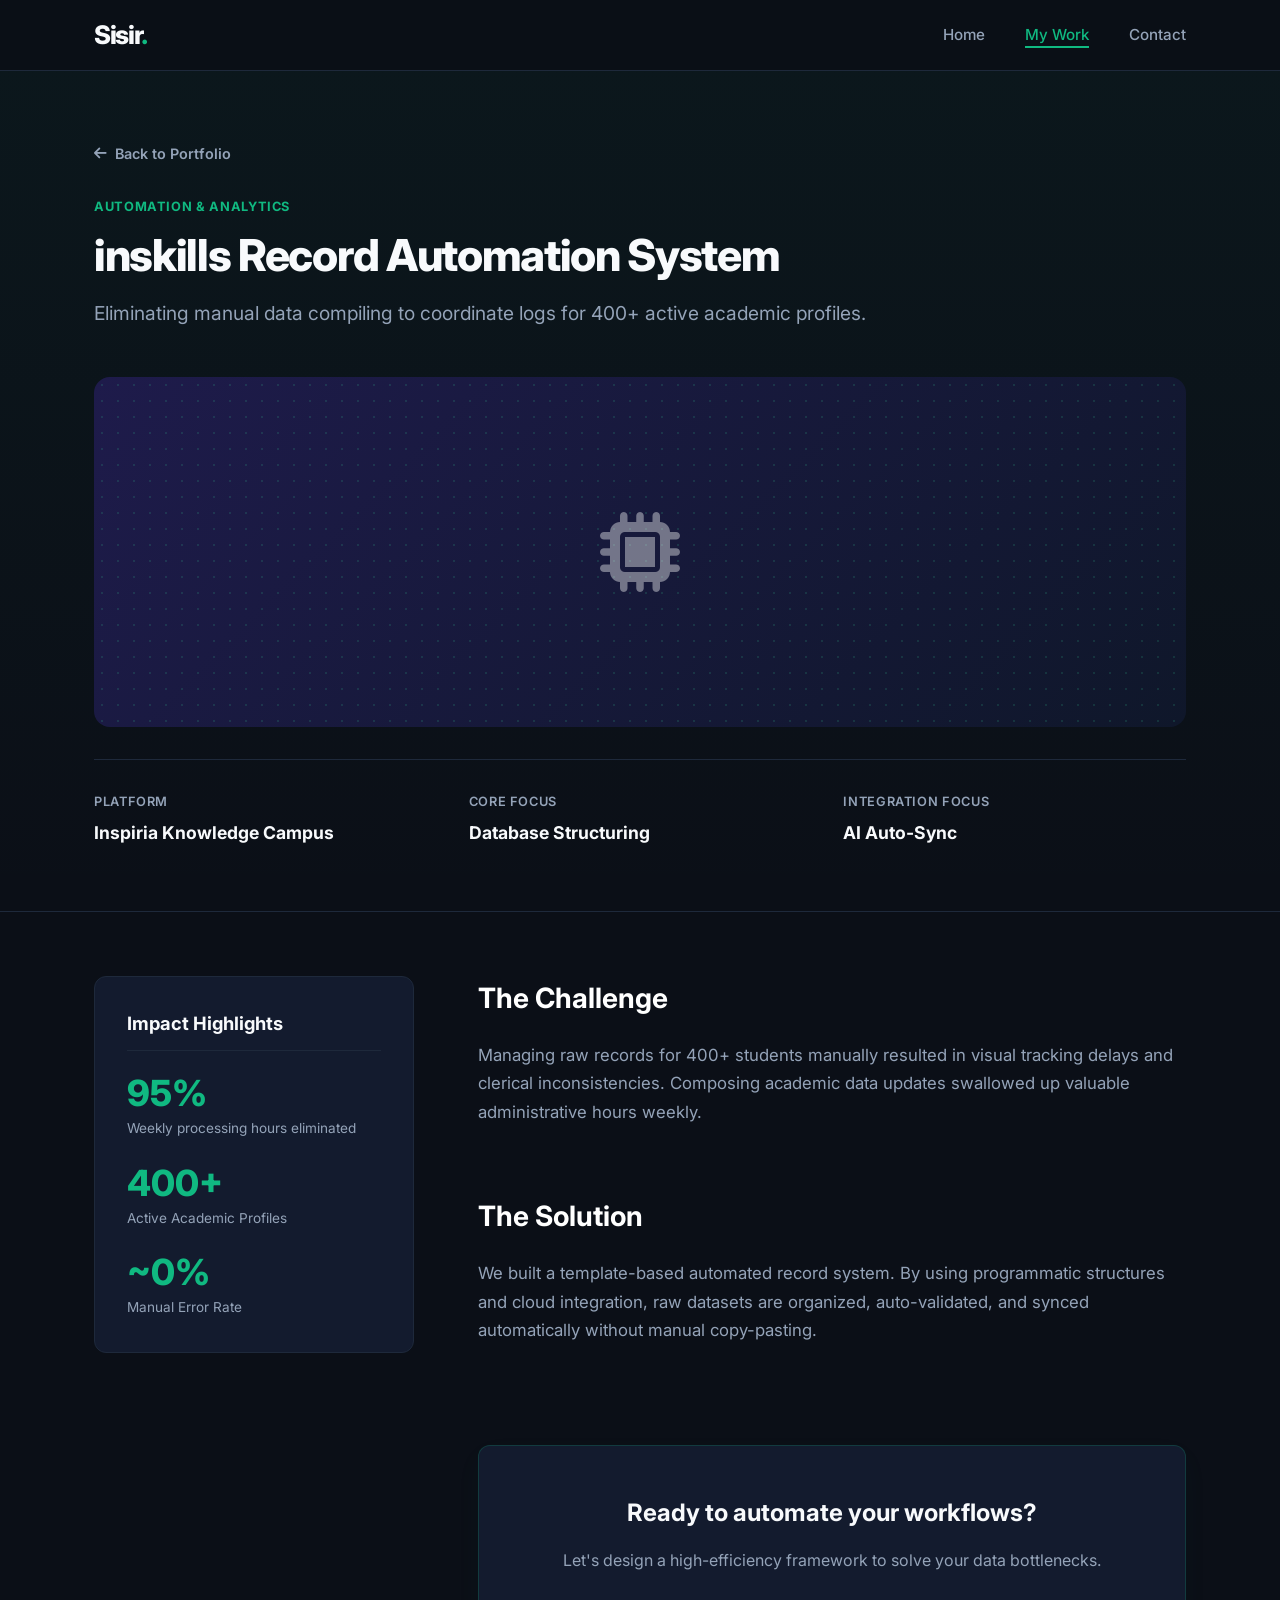
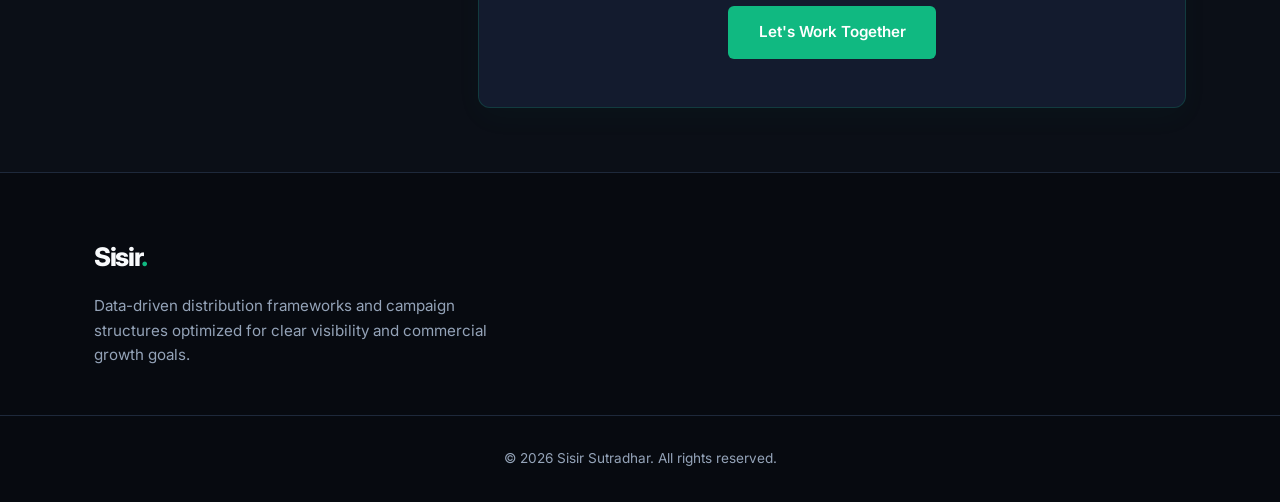
==== case-study-2.html @ 2b772dba "feat: convert portfolio modals into dedicated SEO-friendly case study pages" ====
<!DOCTYPE html>
<html lang="en">
<head>
    <meta charset="UTF-8">
    <meta name="viewport" content="width=device-width, initial-scale=1.0">
    <title>Case Study: inskills Automation | Sisir Sutradhar</title>
    
    <meta name="description" content="Eliminating manual data compiling to coordinate logs for 400+ active academic profiles using AI and automation.">
    <meta property="og:title" content="inskills Record Automation System">
    <meta property="og:description" content="Read the case study on how we achieved a 95% reduction in reporting time.">
    <meta property="og:type" content="article">
    
    <link rel="stylesheet" href="style.css">
    <link rel="stylesheet" href="https://cdnjs.cloudflare.com/ajax/libs/font-awesome/6.4.0/css/all.min.css">
    <link rel="preconnect" href="https://fonts.googleapis.com">
    <link rel="preconnect" href="https://fonts.gstatic.com" crossorigin>
    <link href="https://fonts.googleapis.com/css2?family=Inter:wght@300;400;500;600;700;800&display=swap" rel="stylesheet">
</head>
<body class="page-case-study">

    <header class="header">
        <div class="container nav-container">
            <a href="index.html" class="logo">Sisir<span class="text-primary">.</span></a>
            <nav class="nav-menu" id="nav-menu">
                <ul class="nav-list">
                    <li><a href="index.html#hero" class="nav-link">Home</a></li>
                    <li><a href="index.html#portfolio" class="nav-link active">My Work</a></li>
                    <li><a href="index.html#contact" class="nav-link">Contact</a></li>
                </ul>
            </nav>
        </div>
    </header>

    <section class="case-hero">
        <div class="container">
            <a href="index.html#portfolio" class="back-link"><i class="fa-solid fa-arrow-left"></i> Back to Portfolio</a>
            <span class="project-category">Automation & Analytics</span>
            <h1 class="case-title">inskills Record Automation System</h1>
            <p class="case-subtitle">Eliminating manual data compiling to coordinate logs for 400+ active academic profiles.</p>
            
            <div class="project-gradient gradient-automation" style="height: 350px; border-radius: 16px; margin: 2rem 0;">
                <i class="fa-solid fa-microchip placeholder-icon" style="font-size: 5rem;"></i>
            </div>
            
            <div class="case-meta-grid">
                <div class="meta-item">
                    <span>Platform</span>
                    <p>Inspiria Knowledge Campus</p>
                </div>
                <div class="meta-item">
                    <span>Core Focus</span>
                    <p>Database Structuring</p>
                </div>
                <div class="meta-item">
                    <span>Integration Focus</span>
                    <p>AI Auto-Sync</p>
                </div>
            </div>
        </div>
    </section>

    <section class="case-body">
        <div class="container case-body-container">
            <aside class="case-sidebar">
                <div class="sidebar-card">
                    <h3>Impact Highlights</h3>
                    <ul class="outcomes-list">
                        <li>
                            <span class="outcome-number">95%</span>
                            <span class="outcome-desc">Weekly processing hours eliminated</span>
                        </li>
                        <li>
                            <span class="outcome-number">400+</span>
                            <span class="outcome-desc">Active Academic Profiles</span>
                        </li>
                        <li>
                            <span class="outcome-number">~0%</span>
                            <span class="outcome-desc">Manual Error Rate</span>
                        </li>
                    </ul>
                </div>
            </aside>

            <main class="case-content">
                <div class="content-block">
                    <h2>The Challenge</h2>
                    <p>Managing raw records for 400+ students manually resulted in visual tracking delays and clerical inconsistencies. Composing academic data updates swallowed up valuable administrative hours weekly.</p>
                </div>

                <div class="content-block">
                    <h2>The Solution</h2>
                    <p>We built a template-based automated record system. By using programmatic structures and cloud integration, raw datasets are organized, auto-validated, and synced automatically without manual copy-pasting.</p>
                </div>

                <div class="case-cta">
                    <h3>Ready to automate your workflows?</h3>
                    <p>Let's design a high-efficiency framework to solve your data bottlenecks.</p>
                    <a href="index.html#contact" class="btn btn-primary">Let's Work Together</a>
                </div>
            </main>
        </div>
    </section>

    <footer class="footer">
        <div class="container footer-container">
            <div class="footer-brand">
                <a href="index.html" class="logo">Sisir<span class="text-primary">.</span></a>
                <p>Data-driven distribution frameworks and campaign structures optimized for clear visibility and commercial growth goals.</p>
            </div>
        </div>
        <div class="footer-bottom">
            <p>&copy; 2026 Sisir Sutradhar. All rights reserved.</p>
        </div>
    </footer>
</body>
</html>
---- style.css ----
/* --- Color System & Custom Properties --- */
:root {
    --bg-main: #0b0f17;          /* Dark charcoal/blue background */
    --bg-card: #131b2e;          /* Secondary dark card color */
    --color-white: #ffffff;      /* Pure white for primary headers */
    --text-primary: #f8fafc;     /* Clean off-white text */
    --text-secondary: #94a3b8;   /* Cool muted gray for subtexts */
    
    --primary: #10b981;          /* Green branding tint */
    --hover-color: #34d399;      /* Brighter emerald/mint for standard hover */
    --hover-dark: #059669;       /* Deeper green for button background hover */
    
    --transition-fast: 0.2s ease;
    --transition-mid: 0.3s cubic-bezier(0.4, 0, 0.2, 1);
    
    --border-color: #1e293b;
    --container-max-width: 1140px;
}

/* --- Global Base Styles --- */
* {
    margin: 0;
    padding: 0;
    box-sizing: border-box;
}

html {
    scroll-behavior: smooth;
    font-size: 16px;
}

body {
    background-color: var(--bg-main);
    color: var(--text-primary);
    font-family: 'Inter', sans-serif;
    line-height: 1.6;
    overflow-x: hidden;
}

ul {
    list-style: none;
}

a {
    color: inherit;
    text-decoration: none;
    transition: var(--transition-fast);
}

img {
    max-width: 100%;
    height: auto;
    display: block;
}

.text-primary {
    color: var(--primary);
}

.container {
    width: 100%;
    max-width: var(--container-max-width);
    margin: 0 auto;
    padding: 0 1.5rem;
}

/* --- Button Component Styling --- */
.btn {
    display: inline-flex;
    align-items: center;
    justify-content: center;
    gap: 0.5rem;
    padding: 0.8rem 1.8rem;
    font-weight: 600;
    font-size: 0.95rem;
    border-radius: 6px;
    cursor: pointer;
    transition: var(--transition-mid);
    border: 2px solid transparent;
}

.btn-primary {
    background-color: var(--primary);
    color: var(--color-white);
}

.btn-primary:hover {
    background-color: var(--hover-dark);
    transform: translateY(-2px);
    box-shadow: 0 10px 20px rgba(16, 185, 129, 0.15); /* Adds a subtle green glow */
}

.btn-secondary {
    background-color: transparent;
    border-color: var(--text-secondary);
    color: var(--text-primary);
}

.btn-secondary:hover {
    border-color: var(--hover-color);
    color: var(--hover-color);
    transform: translateY(-2px);
    box-shadow: 0 10px 20px rgba(52, 211, 153, 0.05);
}

.btn-full {
    width: 100%;
}

/* --- Section Formatting --- */
section {
    padding: 6rem 0;
}

.section-title {
    font-size: 2.25rem;
    font-weight: 800;
    text-align: center;
    margin-bottom: 1rem;
    letter-spacing: -0.025em;
}

.section-subtitle {
    font-size: 1.05rem;
    color: var(--text-secondary);
    text-align: center;
    max-width: 600px;
    margin: 0 auto 3.5rem auto;
}

/* --- Header / Navigation Bar --- */
.header {
    position: fixed;
    top: 0;
    left: 0;
    width: 100%;
    background-color: rgba(11, 15, 23, 0.9);
    backdrop-filter: blur(10px);
    border-bottom: 1px solid var(--border-color);
    z-index: 1000;
    transition: var(--transition-mid);
}

.header.scrolled {
    padding: 0.6rem 0;
    box-shadow: 0 10px 30px rgba(0, 0, 0, 0.3);
}

.nav-container {
    display: flex;
    justify-content: space-between;
    align-items: center;
    height: 70px;
}

.logo {
    font-size: 1.6rem;
    font-weight: 800;
    letter-spacing: -0.05em;
}

.nav-list {
    display: flex;
    gap: 2.5rem;
}

.nav-link {
    font-size: 0.95rem;
    font-weight: 500;
    color: var(--text-secondary);
    position: relative;
    padding-bottom: 4px;
}

.nav-link::after {
    content: '';
    position: absolute;
    bottom: 0;
    left: 0;
    width: 0%;
    height: 2px;
    background-color: var(--primary);
    transition: var(--transition-mid);
}

.nav-link:hover {
    color: var(--hover-color);
}

.nav-link:hover::after {
    background-color: var(--hover-color);
    width: 100%;
}

.nav-link.active {
    color: var(--primary);
}

.nav-link.active::after {
    width: 100%;
}

.hamburger {
    display: none;
    cursor: pointer;
    flex-direction: column;
    gap: 6px;
}

.hamburger .bar {
    width: 25px;
    height: 3px;
    background-color: var(--text-primary);
    transition: var(--transition-mid);
}

/* --- Hero Section --- */
.hero-section {
    min-height: 100vh;
    display: flex;
    align-items: center;
    position: relative;
    padding-top: 100px;
    background: radial-gradient(circle at 10% 20%, rgba(16, 185, 129, 0.05) 0%, transparent 40%),
                radial-gradient(circle at 90% 80%, rgba(59, 130, 246, 0.05) 0%, transparent 45%);
}

.hero-container {
    display: flex;
    align-items: center;
    justify-content: center;
}

.hero-content {
    max-width: 780px;
    text-align: center;
}

.hero-subtitle {
    text-transform: uppercase;
    font-size: 0.9rem;
    font-weight: 700;
    color: var(--primary);
    letter-spacing: 0.15em;
    display: block;
    margin-bottom: 1.2rem;
}

.hero-title {
    font-size: 3.5rem;
    font-weight: 800;
    line-height: 1.15;
    margin-bottom: 1.5rem;
    letter-spacing: -0.03em;
}

.hero-tagline {
    font-size: 1.15rem;
    color: var(--text-secondary);
    margin-bottom: 2.5rem;
    line-height: 1.7;
}

.hero-ctas {
    display: flex;
    gap: 1.2rem;
    justify-content: center;
}

/* --- About Me Section --- */
.about-grid {
    display: grid;
    grid-template-columns: 1fr 1.2fr;
    gap: 4rem;
    align-items: center;
    margin-top: 3rem;
}

.about-img-container {
    display: flex;
    justify-content: center;
}

.about-image-card {
    width: 100%;
    max-width: 380px;
    background-color: var(--bg-card);
    border: 1px solid var(--border-color);
    border-radius: 16px;
    padding: 1rem;
    box-shadow: 0 18px 45px rgba(0, 0, 0, 0.2);
    transition: var(--transition-mid);
}

.about-image-card:hover {
    border-color: var(--hover-color);
    transform: translateY(-4px);
}

.about-image {
    width: 100%;
    border-radius: 12px;
    margin-bottom: 0.9rem;
}

.img-label {
    display: block;
    text-align: center;
    color: var(--text-secondary);
    font-size: 0.95rem;
    font-weight: 600;
}

.about-text h3 {
    font-size: 1.8rem;
    font-weight: 700;
    margin-bottom: 1.2rem;
    line-height: 1.3;
}

.about-text p {
    color: var(--text-secondary);
    margin-bottom: 1.5rem;
}

.stats-grid {
    display: grid;
    grid-template-columns: repeat(3, 1fr);
    gap: 1.5rem;
    margin-top: 2.5rem;
}

.stat-card {
    background-color: var(--bg-card);
    padding: 1.25rem;
    border-radius: 8px;
    border: 1px solid var(--border-color);
    text-align: center;
    transition: var(--transition-mid);
}

.stat-card:hover {
    border-color: var(--hover-color);
    transform: translateY(-4px);
}

.stat-number {
    display: block;
    font-size: 2rem;
    font-weight: 800;
    color: var(--primary);
    margin-bottom: 0.25rem;
}

.stat-label {
    font-size: 0.8rem;
    color: var(--text-secondary);
    text-transform: uppercase;
    letter-spacing: 0.05em;
    font-weight: 600;
}

/* --- Skills Section --- */
.skills-grid {
    display: grid;
    grid-template-columns: repeat(auto-fit, minmax(320px, 1fr));
    gap: 2rem;
}

.skill-card {
    background-color: var(--bg-card);
    border: 1px solid var(--border-color);
    padding: 2.5rem 2rem;
    border-radius: 10px;
    transition: var(--transition-mid);
}

.skill-card:hover {
    border-color: var(--hover-color);
    transform: translateY(-5px);
    box-shadow: 0 10px 30px rgba(16, 185, 129, 0.05);
}

.skill-icon {
    font-size: 2rem;
    color: var(--primary);
    margin-bottom: 1.5rem;
}

.skill-card:hover .skill-icon {
    color: var(--hover-color);
}

.skill-card h3 {
    font-size: 1.25rem;
    font-weight: 700;
    margin-bottom: 1rem;
}

.skill-card p {
    color: var(--text-secondary);
    font-size: 0.95rem;
    line-height: 1.6;
}

/* --- Experience (Timeline) Section --- */
.timeline {
    position: relative;
    max-width: 850px;
    margin: 3rem auto 0 auto;
    padding-left: 2.5rem;
}

.timeline::before {
    content: '';
    position: absolute;
    top: 0;
    left: 8px;
    height: 100%;
    width: 2px;
    background-color: var(--border-color);
}

.timeline-item {
    position: relative;
    margin-bottom: 3.5rem;
}

.timeline-item:last-child {
    margin-bottom: 0;
}

.timeline-dot {
    position: absolute;
    left: -2.5rem;
    top: 6px;
    width: 18px;
    height: 18px;
    border-radius: 50%;
    background-color: var(--bg-main);
    border: 4px solid var(--primary);
    transition: var(--transition-mid);
}

.timeline-item:hover .timeline-dot {
    border-color: var(--hover-color);
    box-shadow: 0 0 12px rgba(59, 130, 246, 0.4);
}

.timeline-date {
    font-size: 0.9rem;
    font-weight: 700;
    color: var(--primary);
    margin-bottom: 0.5rem;
    text-transform: uppercase;
}

.timeline-item:hover .timeline-date {
    color: var(--hover-color);
}

.timeline-content {
    background-color: var(--bg-card);
    border: 1px solid var(--border-color);
    padding: 2rem;
    border-radius: 10px;
    transition: var(--transition-mid);
}

.timeline-content:hover {
    border-color: var(--border-color);
}

.timeline-content h3 {
    font-size: 1.35rem;
    font-weight: 700;
    margin-bottom: 0.25rem;
}

.timeline-content .company {
    font-size: 0.95rem;
    color: var(--text-secondary);
    display: block;
    margin-bottom: 1.25rem;
}

.timeline-bullets {
    padding-left: 1.2rem;
}

.timeline-bullets li {
    list-style-type: square;
    color: var(--text-secondary);
    font-size: 0.95rem;
    margin-bottom: 0.75rem;
    line-height: 1.5;
}

.timeline-bullets li::marker {
    color: var(--primary);
}

/* --- Education & Certifications Styles --- */
.education-certs-container {
    display: grid;
    grid-template-columns: 1.2fr 1fr;
    gap: 4rem;
    margin-top: 5rem;
    border-top: 1px solid var(--border-color);
    padding-top: 4rem;
}

.sub-section-title {
    font-size: 1.5rem;
    font-weight: 700;
    margin-bottom: 2rem;
}

.edu-card {
    background-color: var(--bg-card);
    border: 1px solid var(--border-color);
    padding: 1.5rem;
    border-radius: 8px;
    margin-bottom: 1.5rem;
    transition: var(--transition-mid);
}

.edu-card:hover {
    border-color: var(--hover-color);
}

.edu-year {
    display: inline-block;
    font-size: 0.8rem;
    font-weight: 700;
    color: var(--primary);
    margin-bottom: 0.5rem;
    background-color: rgba(16, 185, 129, 0.1);
    padding: 0.25rem 0.5rem;
    border-radius: 4px;
}

.edu-card h4 {
    font-size: 1.15rem;
    font-weight: 700;
    margin-bottom: 0.25rem;
}

.edu-card .company {
    font-size: 0.9rem;
    color: var(--text-secondary);
}

.certs-list {
    display: flex;
    flex-direction: column;
    gap: 1.25rem;
}

.certs-list li {
    background-color: var(--bg-card);
    border: 1px solid var(--border-color);
    padding: 1.25rem;
    border-radius: 8px;
    font-weight: 600;
    font-size: 0.95rem;
    display: flex;
    align-items: center;
    gap: 1rem;
    transition: var(--transition-mid);
}

.certs-list li:hover {
    border-color: var(--hover-color);
}

/* --- Portfolio / My Work Section --- */
.portfolio-grid {
    display: grid;
    grid-template-columns: repeat(auto-fit, minmax(320px, 1fr));
    gap: 2rem;
}

.portfolio-card {
    background-color: var(--bg-card);
    border: 1px solid var(--border-color);
    border-radius: 12px;
    overflow: hidden;
    display: flex;
    flex-direction: column;
    justify-content: space-between;
    padding: 1.25rem;
    transition: var(--transition-mid);
}

.portfolio-image {
    border-radius: 10px;
    overflow: hidden;
    margin-bottom: 1.25rem;
    border: 1px solid var(--border-color);
}

.portfolio-image img {
    width: 100%;
    height: 220px;
    object-fit: cover;
    display: block;
}

.portfolio-card:hover {
    border-color: var(--hover-color);
    transform: translateY(-5px);
    box-shadow: 0 10px 30px rgba(16, 185, 129, 0.05);
}

.project-category {
    font-size: 0.8rem;
    font-weight: 700;
    color: var(--primary);
    text-transform: uppercase;
    letter-spacing: 0.05em;
    display: block;
    margin-bottom: 0.75rem;
}

.portfolio-card h3 {
    font-size: 1.4rem;
    font-weight: 700;
    margin-bottom: 1rem;
    line-height: 1.3;
}

.project-desc {
    color: var(--text-secondary);
    font-size: 0.95rem;
    margin-bottom: 2rem;
    line-height: 1.6;
}

.outcome-badge {
    background-color: rgba(16, 185, 129, 0.1);
    border: 1px solid rgba(16, 185, 129, 0.2);
    padding: 0.75rem 1rem;
    border-radius: 6px;
    display: flex;
    flex-direction: column;
    gap: 0.2rem;
}

.portfolio-card:hover .outcome-badge {
    background-color: rgba(59, 130, 246, 0.1);
    border-color: rgba(59, 130, 246, 0.2);
}

.outcome-label {
    font-size: 0.75rem;
    font-weight: 600;
    color: var(--text-secondary);
    text-transform: uppercase;
}

.outcome-value {
    font-size: 1.05rem;
    font-weight: 700;
    color: var(--primary);
}

.portfolio-card:hover .outcome-value {
    color: var(--hover-color);
}

/* --- Contact Section --- */
.contact-grid {
    display: grid;
    grid-template-columns: 1fr 1.2fr;
    gap: 4rem;
    margin-top: 3rem;
}

.contact-info h3 {
    font-size: 1.75rem;
    font-weight: 700;
    margin-bottom: 1.2rem;
}

.contact-info p {
    color: var(--text-secondary);
    margin-bottom: 2.5rem;
}

.contact-details {
    display: flex;
    flex-direction: column;
    gap: 2rem;
}

.details-item {
    display: flex;
    gap: 1.25rem;
    align-items: flex-start;
}

.details-item i {
    font-size: 1.25rem;
    color: var(--primary);
    background-color: rgba(16, 185, 129, 0.1);
    padding: 1rem;
    border-radius: 8px;
    width: 45px;
    height: 45px;
    display: flex;
    align-items: center;
    justify-content: center;
}

.details-item span {
    font-size: 0.8rem;
    color: var(--text-secondary);
    text-transform: uppercase;
    font-weight: 600;
}

.details-item p {
    font-size: 1.05rem;
    color: var(--text-primary);
    margin-bottom: 0;
    margin-top: 0.1rem;
}

.contact-form {
    background-color: var(--bg-card);
    border: 1px solid var(--border-color);
    padding: 2.5rem;
    border-radius: 12px;
}

.form-group {
    margin-bottom: 1.5rem;
}

.form-group label {
    display: block;
    font-size: 0.85rem;
    font-weight: 600;
    margin-bottom: 0.5rem;
    color: var(--text-primary);
}

.form-group input,
.form-group textarea {
    width: 100%;
    padding: 0.85rem 1rem;
    background-color: var(--bg-main);
    border: 1px solid var(--border-color);
    border-radius: 6px;
    color: var(--text-primary);
    font-family: inherit;
    font-size: 0.95rem;
    transition: var(--transition-fast);
}

.form-group input:focus,
.form-group textarea:focus {
    outline: none;
    border-color: var(--hover-color);
    box-shadow: 0 0 8px rgba(59, 130, 246, 0.15);
}

.form-feedback {
    margin-top: 1rem;
    padding: 0.75rem 1rem;
    border-radius: 6px;
    font-size: 0.9rem;
    text-align: center;
}

.form-feedback.success {
    background-color: rgba(16, 185, 129, 0.1);
    color: var(--primary);
    border: 1px solid rgba(16, 185, 129, 0.2);
}

.form-feedback.error {
    background-color: rgba(239, 68, 68, 0.1);
    color: #ef4444;
    border: 1px solid rgba(239, 68, 68, 0.2);
}

.hide {
    display: none;
}

/* --- Footer --- */
.footer {
    background-color: #070a10;
    border-top: 1px solid var(--border-color);
    padding: 4rem 0 2rem 0;
}

.footer-container {
    display: flex;
    justify-content: space-between;
    align-items: flex-start;
    gap: 3rem;
    margin-bottom: 3rem;
}

.footer-brand {
    max-width: 400px;
}

.footer-brand .logo {
    display: inline-block;
    margin-bottom: 1rem;
}

.footer-brand p {
    color: var(--text-secondary);
    font-size: 0.95rem;
    line-height: 1.6;
}

.footer-socials {
    display: flex;
    gap: 1rem;
}

.footer-socials a {
    width: 45px;
    height: 45px;
    background-color: var(--bg-card);
    border: 1px solid var(--border-color);
    color: var(--text-primary);
    display: flex;
    align-items: center;
    justify-content: center;
    border-radius: 50%;
    font-size: 1.1rem;
    transition: var(--transition-mid);
}

.footer-socials a:hover {
    color: var(--hover-color);
    border-color: var(--hover-color);
    transform: translateY(-3px);
}

.footer-bottom {
    border-top: 1px solid var(--border-color);
    padding-top: 2rem;
    text-align: center;
}

.footer-bottom p {
    font-size: 0.85rem;
    color: var(--text-secondary);
}

/* --- Case Study Page Specific Layouts --- */
.back-link {
    display: inline-flex;
    align-items: center;
    gap: 0.5rem;
    color: var(--text-secondary);
    font-size: 0.9rem;
    font-weight: 600;
    margin-bottom: 2rem;
    transition: var(--transition-fast);
}

.case-visual {
    margin: 2rem 0 2.5rem;
    border: 1px solid var(--border-color);
    border-radius: 16px;
    overflow: hidden;
    background-color: rgba(17, 24, 39, 0.75);
}

.case-visual img {
    width: 100%;
    display: block;
    max-height: 340px;
    object-fit: cover;
}

.back-link:hover {
    color: var(--hover-color);
}

.case-hero {
    padding-top: 140px;
    padding-bottom: 4rem;
    background: linear-gradient(180deg, rgba(16, 185, 129, 0.05) 0%, rgba(11, 15, 23, 0) 100%);
    border-bottom: 1px solid var(--border-color);
}

.case-title {
    font-size: 2.75rem;
    font-weight: 800;
    line-height: 1.2;
    margin-top: 0.5rem;
    margin-bottom: 1rem;
    letter-spacing: -0.03em;
}

.case-subtitle {
    font-size: 1.2rem;
    color: var(--text-secondary);
    max-width: 800px;
    margin-bottom: 3rem;
}

.case-meta-grid {
    display: grid;
    grid-template-columns: repeat(auto-fit, minmax(200px, 1fr));
    gap: 2rem;
    border-top: 1px solid var(--border-color);
    padding-top: 2rem;
}

.meta-item span {
    font-size: 0.8rem;
    color: var(--text-secondary);
    text-transform: uppercase;
    font-weight: 600;
    letter-spacing: 0.05em;
    display: block;
    margin-bottom: 0.4rem;
}

.meta-item p {
    font-size: 1.1rem;
    font-weight: 700;
}

.case-body {
    padding: 4rem 0;
}

.case-body-container {
    display: grid;
    grid-template-columns: 320px 1fr;
    gap: 4rem;
    align-items: start;
}

.case-sidebar {
    position: sticky;
    top: 100px;
}

.sidebar-card {
    background-color: var(--bg-card);
    border: 1px solid var(--border-color);
    padding: 2rem;
    border-radius: 12px;
}

.sidebar-card h3 {
    font-size: 1.15rem;
    font-weight: 700;
    margin-bottom: 1.5rem;
    border-bottom: 1px solid var(--border-color);
    padding-bottom: 0.75rem;
}

.outcomes-list {
    display: flex;
    flex-direction: column;
    gap: 1.5rem;
}

.outcome-number {
    display: block;
    font-size: 2.25rem;
    font-weight: 800;
    color: var(--primary);
    line-height: 1;
    margin-bottom: 0.25rem;
}

.outcome-desc {
    font-size: 0.85rem;
    color: var(--text-secondary);
}

.case-content {
    display: flex;
    flex-direction: column;
    gap: 3rem;
}

.content-block h2 {
    font-size: 1.75rem;
    font-weight: 700;
    margin-bottom: 1.25rem;
    color: var(--color-white);
}

.content-block p {
    color: var(--text-secondary);
    font-size: 1.05rem;
    line-height: 1.7;
    margin-bottom: 1.25rem;
}

.content-block ul {
    margin-top: 1rem;
    padding-left: 1.25rem;
}

.content-block li {
    list-style-type: square;
    color: var(--text-secondary);
    margin-bottom: 0.75rem;
    line-height: 1.6;
}

.content-block li strong {
    color: var(--text-primary);
}

.case-cta {
    background-color: var(--bg-card);
    border: 1px solid rgba(16, 185, 129, 0.2);
    padding: 3rem;
    border-radius: 12px;
    margin-top: 2rem;
    text-align: center;
    box-shadow: 0 10px 30px rgba(16, 185, 129, 0.03);
}

.case-cta h3 {
    font-size: 1.5rem;
    font-weight: 700;
    margin-bottom: 1rem;
}

.case-cta p {
    color: var(--text-secondary);
    max-width: 600px;
    margin: 0 auto 2rem auto;
}

/* --- Responsive Layout Rules --- */
@media (max-width: 992px) {
    .about-grid,
    .contact-grid,
    .education-certs-container {
        grid-template-columns: 1fr;
        gap: 3rem;
    }

    .about-image-card {
        max-width: 100%;
    }

    .hero-title {
        font-size: 2.8rem;
    }

    .case-body-container {
        grid-template-columns: 1fr;
        gap: 3rem;
    }

    .case-sidebar {
        position: static;
    }

    .case-title {
        font-size: 2.25rem;
    }
}

@media (max-width: 768px) {
    .section-title {
        font-size: 1.85rem;
    }

    .hamburger {
        display: flex;
    }

    .nav-menu {
        position: fixed;
        left: -100%;
        top: 70px;
        flex-direction: column;
        background-color: var(--bg-main);
        width: 100%;
        height: calc(100vh - 70px);
        text-align: center;
        transition: 0.3s ease;
        border-top: 1px solid var(--border-color);
        box-shadow: 0 10px 15px rgba(0,0,0,0.2);
        
        /* FIX: Enable vertical scroll for short/landscape screens */
        overflow-y: auto; 
        padding-bottom: 2rem; /* Add padding at bottom of menu so last link isn't cut off */
    }

    .nav-menu.active {
        left: 0;
    }

    .nav-list {
        flex-direction: column;
        padding: 3rem 0;
        gap: 2rem;
    }

    .hamburger.active .bar:nth-child(2) {
        opacity: 0;
    }

    .hamburger.active .bar:nth-child(1) {
        transform: translateY(9px) rotate(45deg);
    }

    .hamburger.active .bar:nth-child(3) {
        transform: translateY(-9px) rotate(-45deg);
    }

    .hero-title {
        font-size: 2.25rem;
    }

    .hero-tagline {
        font-size: 1rem;
    }

    .hero-ctas {
        flex-direction: column;
        width: 100%;
    }

    .hero-ctas .btn {
        width: 100%;
    }

    .stats-grid {
        grid-template-columns: 1fr;
        gap: 1rem;
    }

    .timeline {
        padding-left: 1.5rem;
    }

    .timeline-dot {
        left: -1.5rem;
        top: 8px;
        width: 14px;
        height: 14px;
    }

    .footer-container {
        flex-direction: column;
        gap: 2rem;
    }
}

/* ================================================================= */
/* NEWLY ADDED COHESIVE STYLES (PHASE 2) */
/* ================================================================= */

/* --- Services Section Styling --- */
.services-section {
    background-color: #070a10; /* Slightly darker shift for visual separation */
    border-top: 1px solid var(--border-color);
    border-bottom: 1px solid var(--border-color);
}

.services-grid {
    display: grid;
    grid-template-columns: repeat(auto-fit, minmax(320px, 1fr));
    gap: 2.5rem;
    margin-top: 1rem;
}

.service-card {
    background-color: var(--bg-card);
    border: 1px solid var(--border-color);
    padding: 3rem 2.5rem;
    border-radius: 12px;
    position: relative;
    overflow: hidden;
    transition: var(--transition-mid);
}

.service-card:hover {
    border-color: var(--hover-color);
    transform: translateY(-5px);
    box-shadow: 0 10px 30px rgba(16, 185, 129, 0.05);
}

.service-tag {
    position: absolute;
    top: 1.25rem;
    right: 1.25rem;
    background-color: rgba(16, 185, 129, 0.1);
    color: var(--primary);
    border: 1px solid rgba(16, 185, 129, 0.2);
    padding: 0.25rem 0.75rem;
    border-radius: 20px;
    font-size: 0.75rem;
    font-weight: 700;
    text-transform: uppercase;
    letter-spacing: 0.05em;
}

.service-icon {
    font-size: 2.5rem;
    color: var(--primary);
    margin-bottom: 1.5rem;
    transition: var(--transition-fast);
}

.service-card:hover .service-icon {
    color: var(--hover-color);
}

.service-card h3 {
    font-size: 1.4rem;
    font-weight: 700;
    margin-bottom: 1rem;
    color: var(--color-white);
}

.service-card p {
    color: var(--text-secondary);
    font-size: 0.95rem;
    line-height: 1.6;
    margin-bottom: 1.5rem;
}

.service-features {
    display: flex;
    flex-direction: column;
    gap: 0.75rem;
    border-top: 1px solid var(--border-color);
    padding-top: 1.5rem;
}

.service-features li {
    font-size: 0.9rem;
    color: var(--text-primary);
    display: flex;
    align-items: center;
    gap: 0.6rem;
}

/* --- Project Gradient Placeholders (No Broken Image Icons) --- */
.project-gradient {
    width: 100%;
    height: 220px;
    display: flex;
    flex-direction: column;
    align-items: center;
    justify-content: center;
    gap: 0.75rem;
    position: relative;
    overflow: hidden;
    transition: var(--transition-mid);
}

/* Subtle technological dot mesh overlay inside placeholder */
.project-gradient::before {
    content: '';
    position: absolute;
    inset: 0;
    opacity: 0.15;
    background-image: radial-gradient(var(--hover-color) 1px, transparent 1px);
    background-size: 16px 16px;
    pointer-events: none;
}

.gradient-distribution {
    background: linear-gradient(135deg, #064e3b 0%, #022c22 100%);
}

.gradient-automation {
    background: linear-gradient(135deg, #1e1b4b 0%, #0f172a 100%);
}

.gradient-campaign {
    background: linear-gradient(135deg, #1e293b 0%, #0f172a 100%);
}

.placeholder-icon {
    font-size: 3rem;
    color: rgba(255, 255, 255, 0.4);
    transition: var(--transition-mid);
    z-index: 2;
}

.portfolio-card:hover .placeholder-icon {
    transform: scale(1.1);
    color: var(--hover-color);
}

.placeholder-caption {
    font-size: 0.8rem;
    font-weight: 700;
    text-transform: uppercase;
    letter-spacing: 0.1em;
    color: rgba(255, 255, 255, 0.3);
    z-index: 2;
}

.portfolio-card:hover .placeholder-caption {
    color: var(--hover-color);
}

/* --- Interactive Pop-up Modals Styling --- */
.modal-overlay {
    position: fixed;
    inset: 0;
    background-color: rgba(11, 15, 23, 0.85); /* Dark layout overlay dim */
    backdrop-filter: blur(8px);
    z-index: 2000;
    display: flex;
    align-items: center;
    justify-content: center;
    padding: 1.5rem;
    opacity: 0;
    pointer-events: none;
    transition: opacity 0.3s ease;
}

.modal-overlay.active {
    opacity: 1;
    pointer-events: auto;
}

.modal-window {
    background-color: var(--bg-card);
    border: 1px solid var(--border-color);
    border-radius: 16px;
    width: 100%;
    max-width: 800px;
    max-height: 90vh;
    overflow-y: auto;
    position: relative;
    padding: 3rem;
    transform: scale(0.9);
    transition: transform 0.3s cubic-bezier(0.34, 1.56, 0.64, 1);
    box-shadow: 0 25px 50px -12px rgba(0, 0, 0, 0.5);
}

.modal-overlay.active .modal-window {
    transform: scale(1);
}

.modal-close {
    position: absolute;
    top: 1.5rem;
    right: 1.5rem;
    background: none;
    border: none;
    font-size: 2.25rem;
    color: var(--text-secondary);
    cursor: pointer;
    transition: var(--transition-fast);
    line-height: 1;
}

.modal-close:hover {
    color: var(--text-primary);
    transform: rotate(90deg);
}

.modal-title {
    font-size: 2rem;
    font-weight: 800;
    line-height: 1.2;
    margin-top: 0.5rem;
    margin-bottom: 0.5rem;
    letter-spacing: -0.025em;
    color: var(--color-white);
}

.modal-subtitle {
    font-size: 1.05rem;
    color: var(--text-secondary);
    margin-bottom: 2.5rem;
}

.modal-grid {
    display: grid;
    grid-template-columns: 1.4fr 1fr;
    gap: 2.5rem;
    border-top: 1px solid var(--border-color);
    padding-top: 2.5rem;
}

.modal-main-content h3 {
    font-size: 1.25rem;
    font-weight: 700;
    margin-bottom: 0.75rem;
    color: var(--color-white);
}

.modal-main-content h3:not(:first-child) {
    margin-top: 2rem;
}

.modal-main-content p {
    color: var(--text-secondary);
    font-size: 0.95rem;
    line-height: 1.7;
}

.modal-spec-card {
    background-color: #0d1322;
    border: 1px solid var(--border-color);
    border-radius: 10px;
    padding: 2rem;
}

.modal-spec-card h4 {
    font-size: 1rem;
    font-weight: 700;
    text-transform: uppercase;
    letter-spacing: 0.05em;
    color: var(--text-primary);
    margin-bottom: 1rem;
}

.spec-metric {
    font-size: 3rem;
    font-weight: 800;
    color: var(--primary);
    line-height: 1;
    margin-bottom: 0.25rem;
}

.modal-spec-card p {
    font-size: 0.85rem;
    color: var(--text-secondary);
    line-height: 1.4;
}

.spec-list {
    display: flex;
    flex-direction: column;
    gap: 0.75rem;
}

.spec-list li {
    font-size: 0.85rem;
    color: var(--text-secondary);
}

.spec-list li strong {
    color: var(--text-primary);
}

/* Prevent body scrolling behind the active modal popup */
body.modal-open {
    overflow: hidden;
}

/* --- Responsive Modal Rules --- */
@media (max-width: 768px) {
    .modal-grid {
        grid-template-columns: 1fr;
        gap: 2rem;
    }
    
    .modal-window {
        padding: 2.5rem 1.5rem;
    }
    
    .modal-title {
        font-size: 1.6rem;
    }
    
    .modal-subtitle {
        margin-bottom: 1.5rem;
    }
}
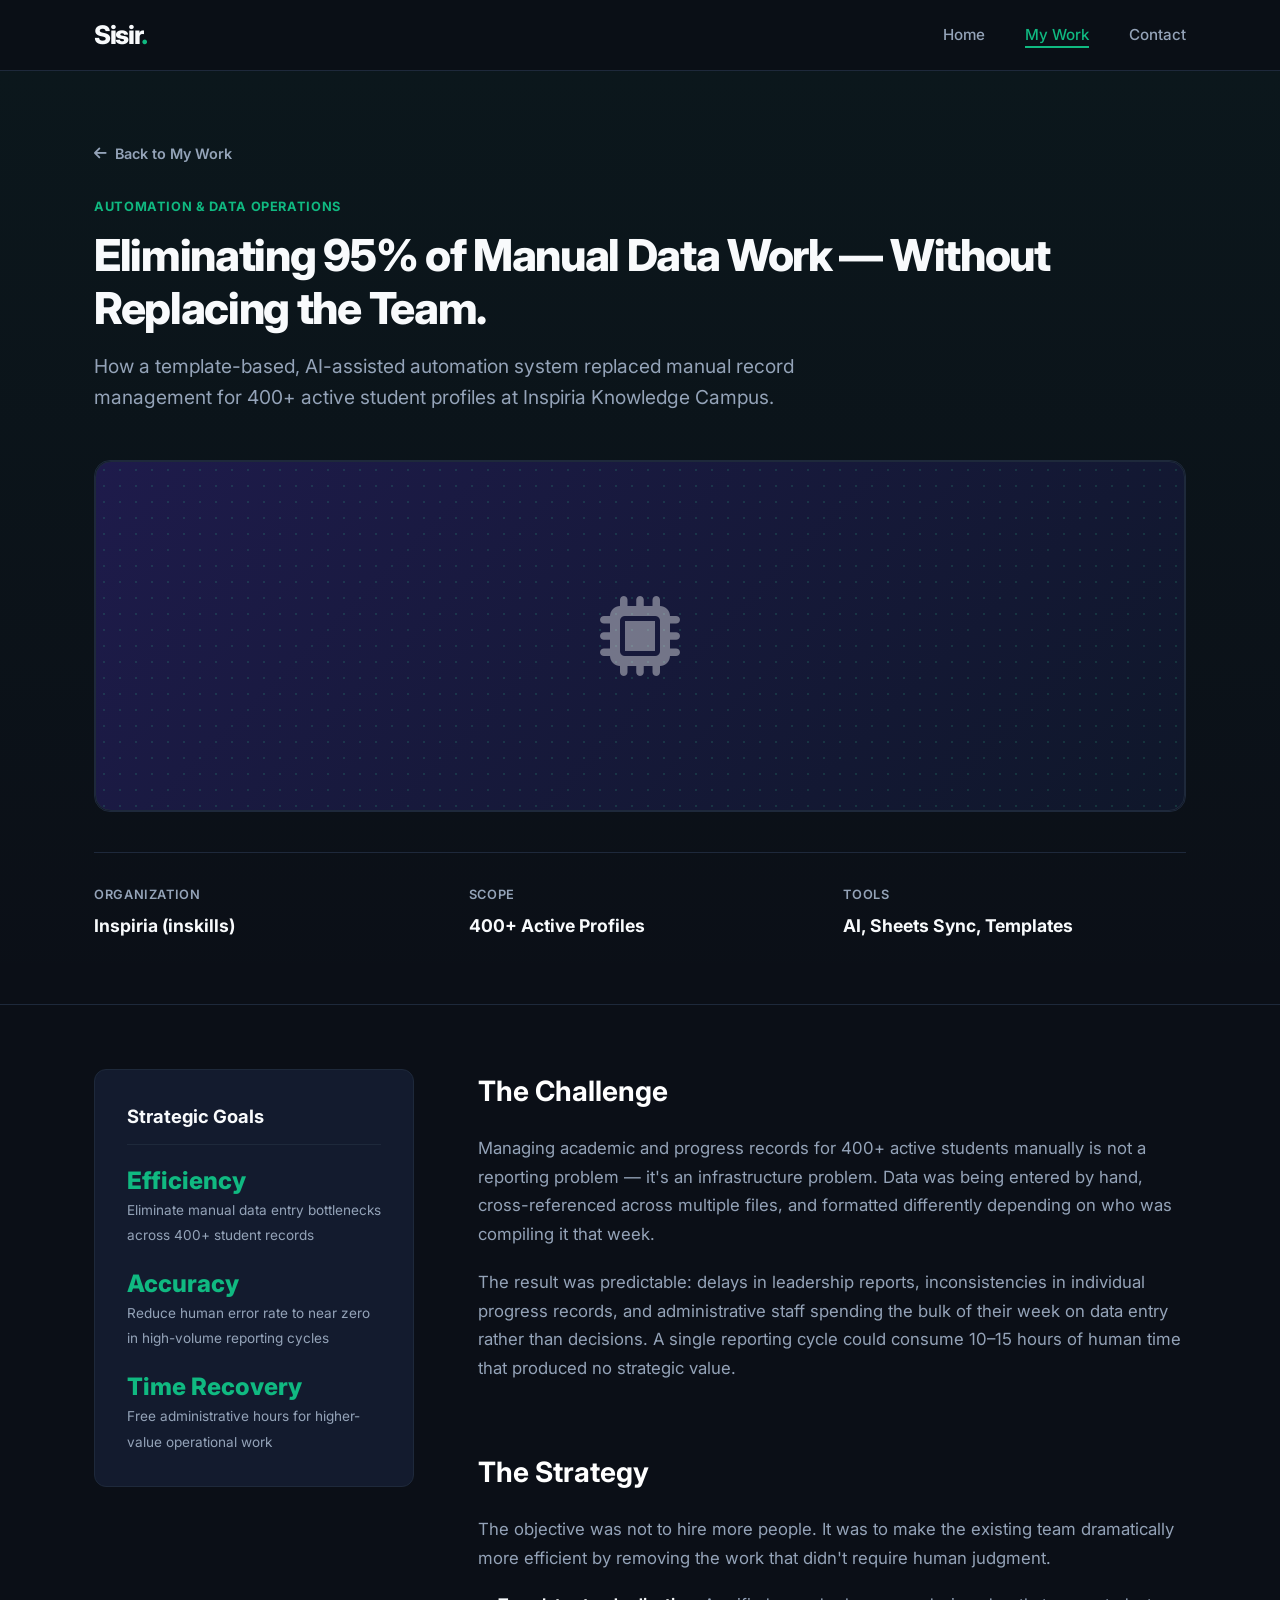
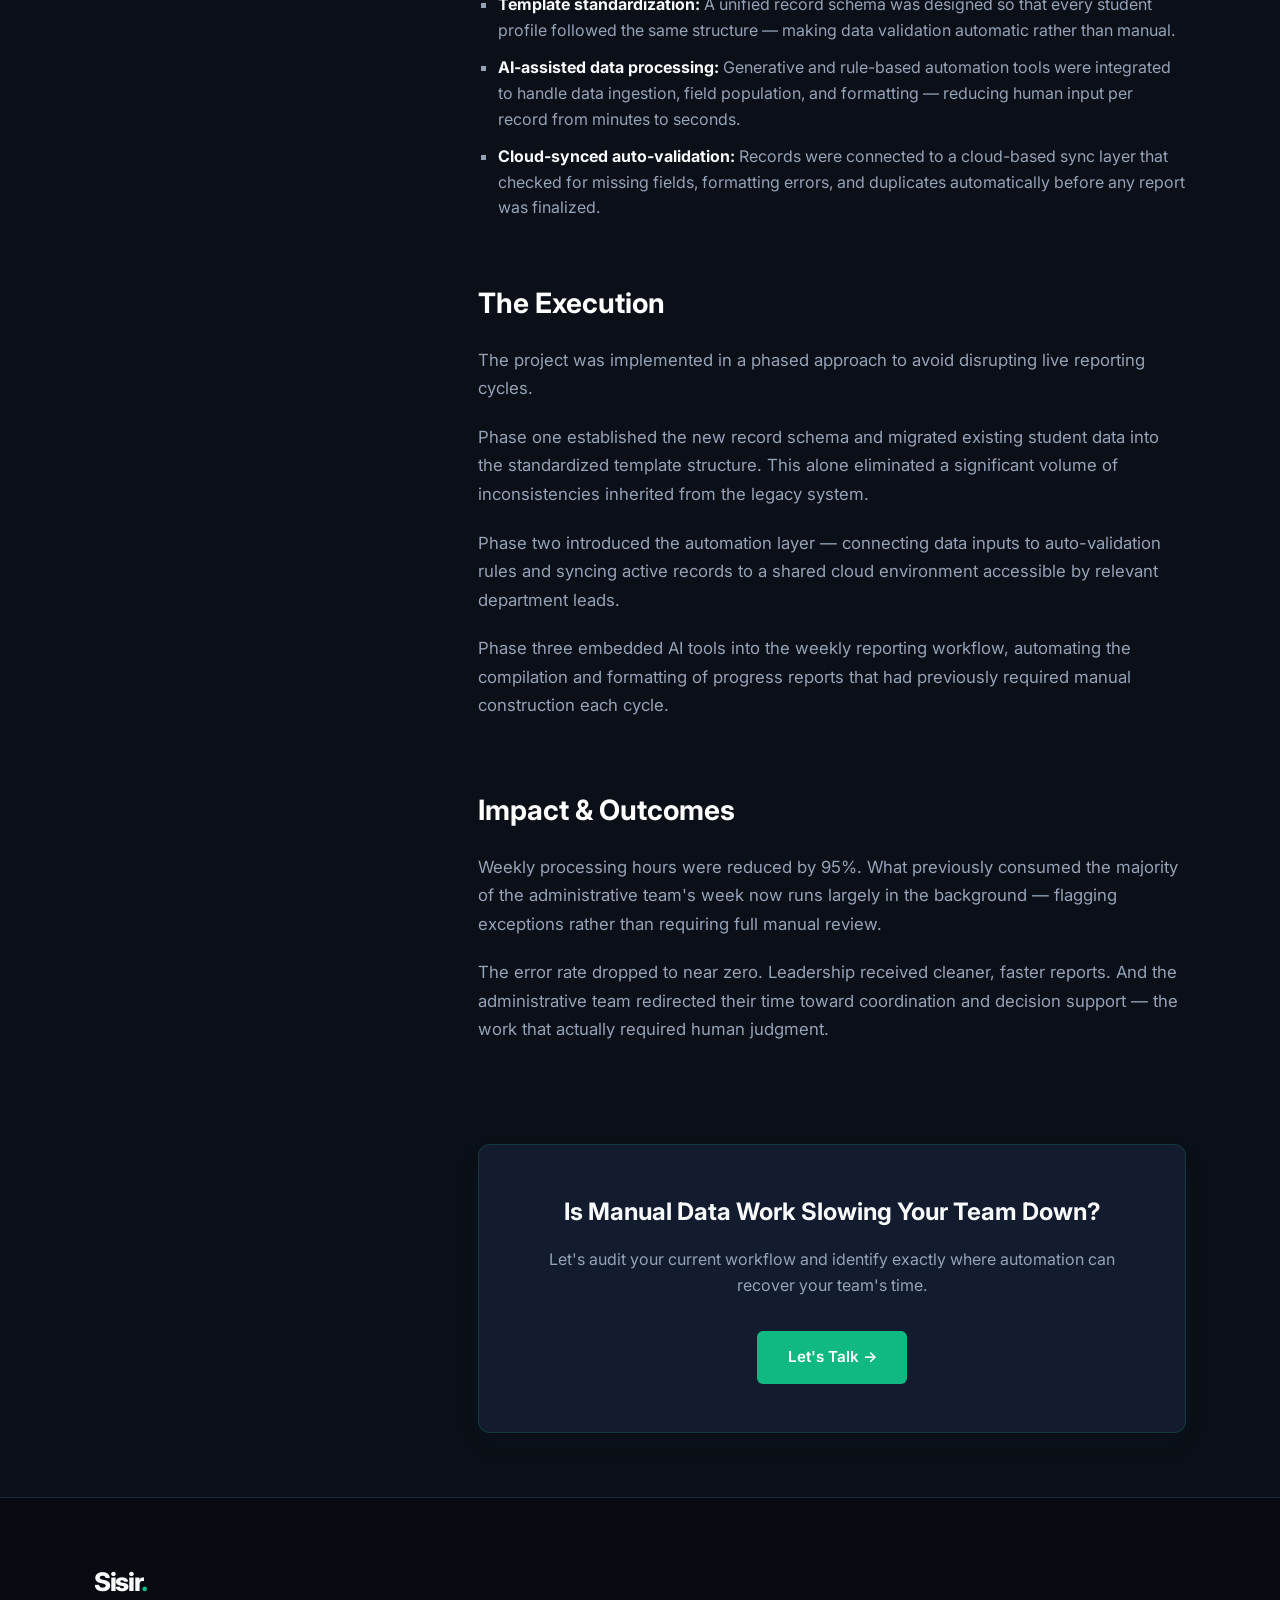
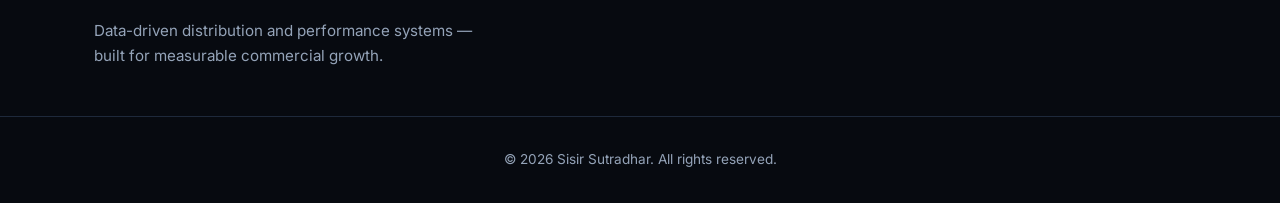
==== commit 5e3af043: "feat: implement final metric-driven copywriting across all portfolio pages" ====
--- a/case-study-2.html
+++ b/case-study-2.html
@@ -3,11 +3,11 @@
 <head>
     <meta charset="UTF-8">
     <meta name="viewport" content="width=device-width, initial-scale=1.0">
-    <title>Case Study: inskills Automation | Sisir Sutradhar</title>
+    <title>Case Study: Academic Record Automation System | Sisir Sutradhar</title>
     
-    <meta name="description" content="Eliminating manual data compiling to coordinate logs for 400+ active academic profiles using AI and automation.">
-    <meta property="og:title" content="inskills Record Automation System">
-    <meta property="og:description" content="Read the case study on how we achieved a 95% reduction in reporting time.">
+    <meta name="description" content="How Sisir Sutradhar automated academic data management for 400+ students at Inspiria Knowledge Campus — eliminating 95% of weekly manual processing time.">
+    <meta property="og:title" content="Case Study: Academic Record Automation">
+    <meta property="og:description" content="Eliminating 95% of Manual Data Work — Without Replacing the Team.">
     <meta property="og:type" content="article">
     
     <link rel="stylesheet" href="style.css">
@@ -28,33 +28,29 @@
                     <li><a href="index.html#contact" class="nav-link">Contact</a></li>
                 </ul>
             </nav>
+            <div class="hamburger" id="hamburger">
+                <span class="bar"></span><span class="bar"></span><span class="bar"></span>
+            </div>
         </div>
     </header>
 
     <section class="case-hero">
         <div class="container">
-            <a href="index.html#portfolio" class="back-link"><i class="fa-solid fa-arrow-left"></i> Back to Portfolio</a>
-            <span class="project-category">Automation & Analytics</span>
-            <h1 class="case-title">inskills Record Automation System</h1>
-            <p class="case-subtitle">Eliminating manual data compiling to coordinate logs for 400+ active academic profiles.</p>
+            <a href="index.html#portfolio" class="back-link"><i class="fa-solid fa-arrow-left"></i> Back to My Work</a>
+            <span class="project-category">Automation & Data Operations</span>
+            <h1 class="case-title">Eliminating 95% of Manual Data Work — Without Replacing the Team.</h1>
+            <p class="case-subtitle">How a template-based, AI-assisted automation system replaced manual record management for 400+ active student profiles at Inspiria Knowledge Campus.</p>
             
-            <div class="project-gradient gradient-automation" style="height: 350px; border-radius: 16px; margin: 2rem 0;">
-                <i class="fa-solid fa-microchip placeholder-icon" style="font-size: 5rem;"></i>
+            <div class="case-visual">
+                <div class="project-gradient gradient-automation" style="height: 350px; border-radius: 16px; border: 1px solid var(--border-color);">
+                    <i class="fa-solid fa-microchip placeholder-icon" style="font-size: 5rem;"></i>
+                </div>
             </div>
             
             <div class="case-meta-grid">
-                <div class="meta-item">
-                    <span>Platform</span>
-                    <p>Inspiria Knowledge Campus</p>
-                </div>
-                <div class="meta-item">
-                    <span>Core Focus</span>
-                    <p>Database Structuring</p>
-                </div>
-                <div class="meta-item">
-                    <span>Integration Focus</span>
-                    <p>AI Auto-Sync</p>
-                </div>
+                <div class="meta-item"><span>Organization</span><p>Inspiria (inskills)</p></div>
+                <div class="meta-item"><span>Scope</span><p>400+ Active Profiles</p></div>
+                <div class="meta-item"><span>Tools</span><p>AI, Sheets Sync, Templates</p></div>
             </div>
         </div>
     </section>
@@ -63,19 +59,19 @@
         <div class="container case-body-container">
             <aside class="case-sidebar">
                 <div class="sidebar-card">
-                    <h3>Impact Highlights</h3>
+                    <h3>Strategic Goals</h3>
                     <ul class="outcomes-list">
                         <li>
-                            <span class="outcome-number">95%</span>
-                            <span class="outcome-desc">Weekly processing hours eliminated</span>
+                            <span class="outcome-number" style="font-size: 1.5rem;">Efficiency</span>
+                            <span class="outcome-desc">Eliminate manual data entry bottlenecks across 400+ student records</span>
                         </li>
                         <li>
-                            <span class="outcome-number">400+</span>
-                            <span class="outcome-desc">Active Academic Profiles</span>
+                            <span class="outcome-number" style="font-size: 1.5rem;">Accuracy</span>
+                            <span class="outcome-desc">Reduce human error rate to near zero in high-volume reporting cycles</span>
                         </li>
                         <li>
-                            <span class="outcome-number">~0%</span>
-                            <span class="outcome-desc">Manual Error Rate</span>
+                            <span class="outcome-number" style="font-size: 1.5rem;">Time Recovery</span>
+                            <span class="outcome-desc">Free administrative hours for higher-value operational work</span>
                         </li>
                     </ul>
                 </div>
@@ -84,18 +80,38 @@
             <main class="case-content">
                 <div class="content-block">
                     <h2>The Challenge</h2>
-                    <p>Managing raw records for 400+ students manually resulted in visual tracking delays and clerical inconsistencies. Composing academic data updates swallowed up valuable administrative hours weekly.</p>
+                    <p>Managing academic and progress records for 400+ active students manually is not a reporting problem — it's an infrastructure problem. Data was being entered by hand, cross-referenced across multiple files, and formatted differently depending on who was compiling it that week.</p>
+                    <p>The result was predictable: delays in leadership reports, inconsistencies in individual progress records, and administrative staff spending the bulk of their week on data entry rather than decisions. A single reporting cycle could consume 10–15 hours of human time that produced no strategic value.</p>
                 </div>
 
                 <div class="content-block">
-                    <h2>The Solution</h2>
-                    <p>We built a template-based automated record system. By using programmatic structures and cloud integration, raw datasets are organized, auto-validated, and synced automatically without manual copy-pasting.</p>
+                    <h2>The Strategy</h2>
+                    <p>The objective was not to hire more people. It was to make the existing team dramatically more efficient by removing the work that didn't require human judgment.</p>
+                    <ul>
+                        <li><strong>Template standardization:</strong> A unified record schema was designed so that every student profile followed the same structure — making data validation automatic rather than manual.</li>
+                        <li><strong>AI-assisted data processing:</strong> Generative and rule-based automation tools were integrated to handle data ingestion, field population, and formatting — reducing human input per record from minutes to seconds.</li>
+                        <li><strong>Cloud-synced auto-validation:</strong> Records were connected to a cloud-based sync layer that checked for missing fields, formatting errors, and duplicates automatically before any report was finalized.</li>
+                    </ul>
+                </div>
+
+                <div class="content-block">
+                    <h2>The Execution</h2>
+                    <p>The project was implemented in a phased approach to avoid disrupting live reporting cycles.</p>
+                    <p>Phase one established the new record schema and migrated existing student data into the standardized template structure. This alone eliminated a significant volume of inconsistencies inherited from the legacy system.</p>
+                    <p>Phase two introduced the automation layer — connecting data inputs to auto-validation rules and syncing active records to a shared cloud environment accessible by relevant department leads.</p>
+                    <p>Phase three embedded AI tools into the weekly reporting workflow, automating the compilation and formatting of progress reports that had previously required manual construction each cycle.</p>
+                </div>
+
+                <div class="content-block">
+                    <h2>Impact & Outcomes</h2>
+                    <p>Weekly processing hours were reduced by 95%. What previously consumed the majority of the administrative team's week now runs largely in the background — flagging exceptions rather than requiring full manual review.</p>
+                    <p>The error rate dropped to near zero. Leadership received cleaner, faster reports. And the administrative team redirected their time toward coordination and decision support — the work that actually required human judgment.</p>
                 </div>
 
                 <div class="case-cta">
-                    <h3>Ready to automate your workflows?</h3>
-                    <p>Let's design a high-efficiency framework to solve your data bottlenecks.</p>
-                    <a href="index.html#contact" class="btn btn-primary">Let's Work Together</a>
+                    <h3>Is Manual Data Work Slowing Your Team Down?</h3>
+                    <p>Let's audit your current workflow and identify exactly where automation can recover your team's time.</p>
+                    <a href="index.html#contact" class="btn btn-primary">Let's Talk →</a>
                 </div>
             </main>
         </div>
@@ -105,12 +121,13 @@
         <div class="container footer-container">
             <div class="footer-brand">
                 <a href="index.html" class="logo">Sisir<span class="text-primary">.</span></a>
-                <p>Data-driven distribution frameworks and campaign structures optimized for clear visibility and commercial growth goals.</p>
+                <p>Data-driven distribution and performance systems — built for measurable commercial growth.</p>
             </div>
         </div>
         <div class="footer-bottom">
             <p>&copy; 2026 Sisir Sutradhar. All rights reserved.</p>
         </div>
     </footer>
+    <script src="script.js"></script>
 </body>
 </html>
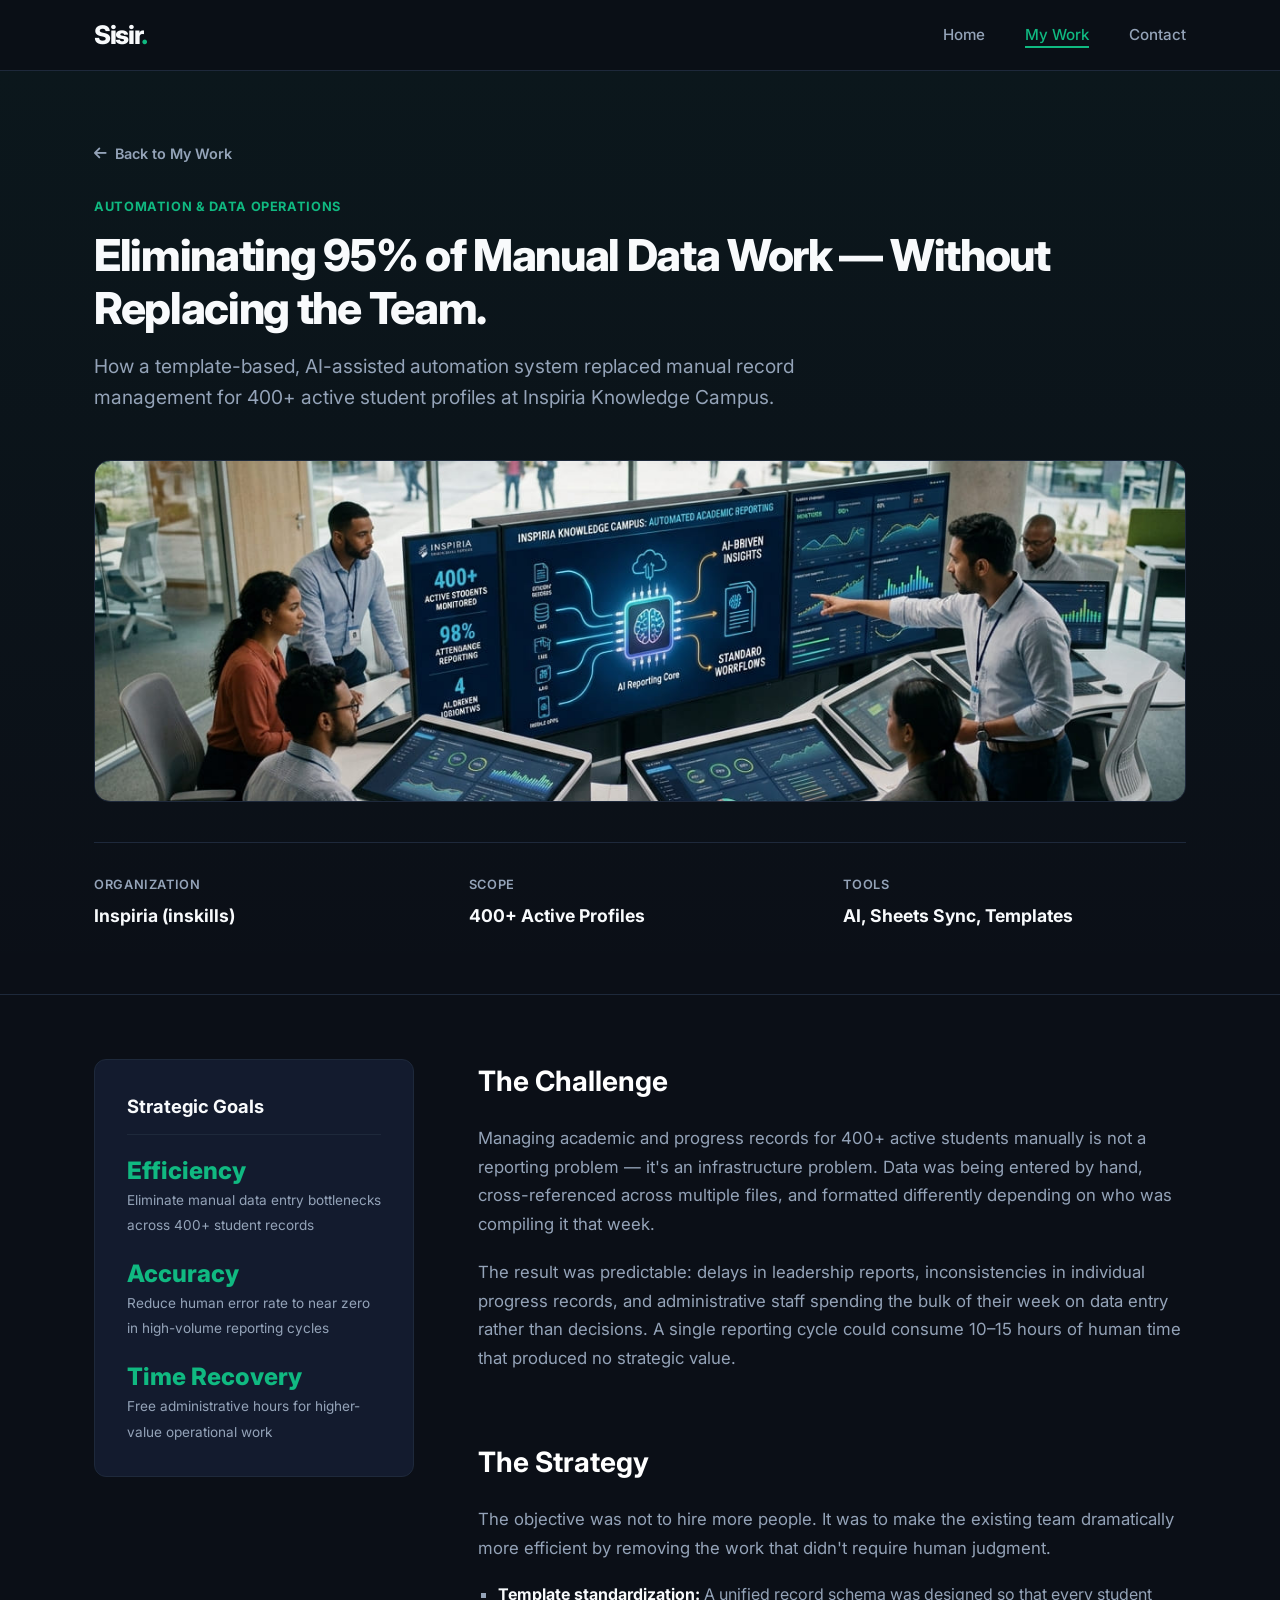
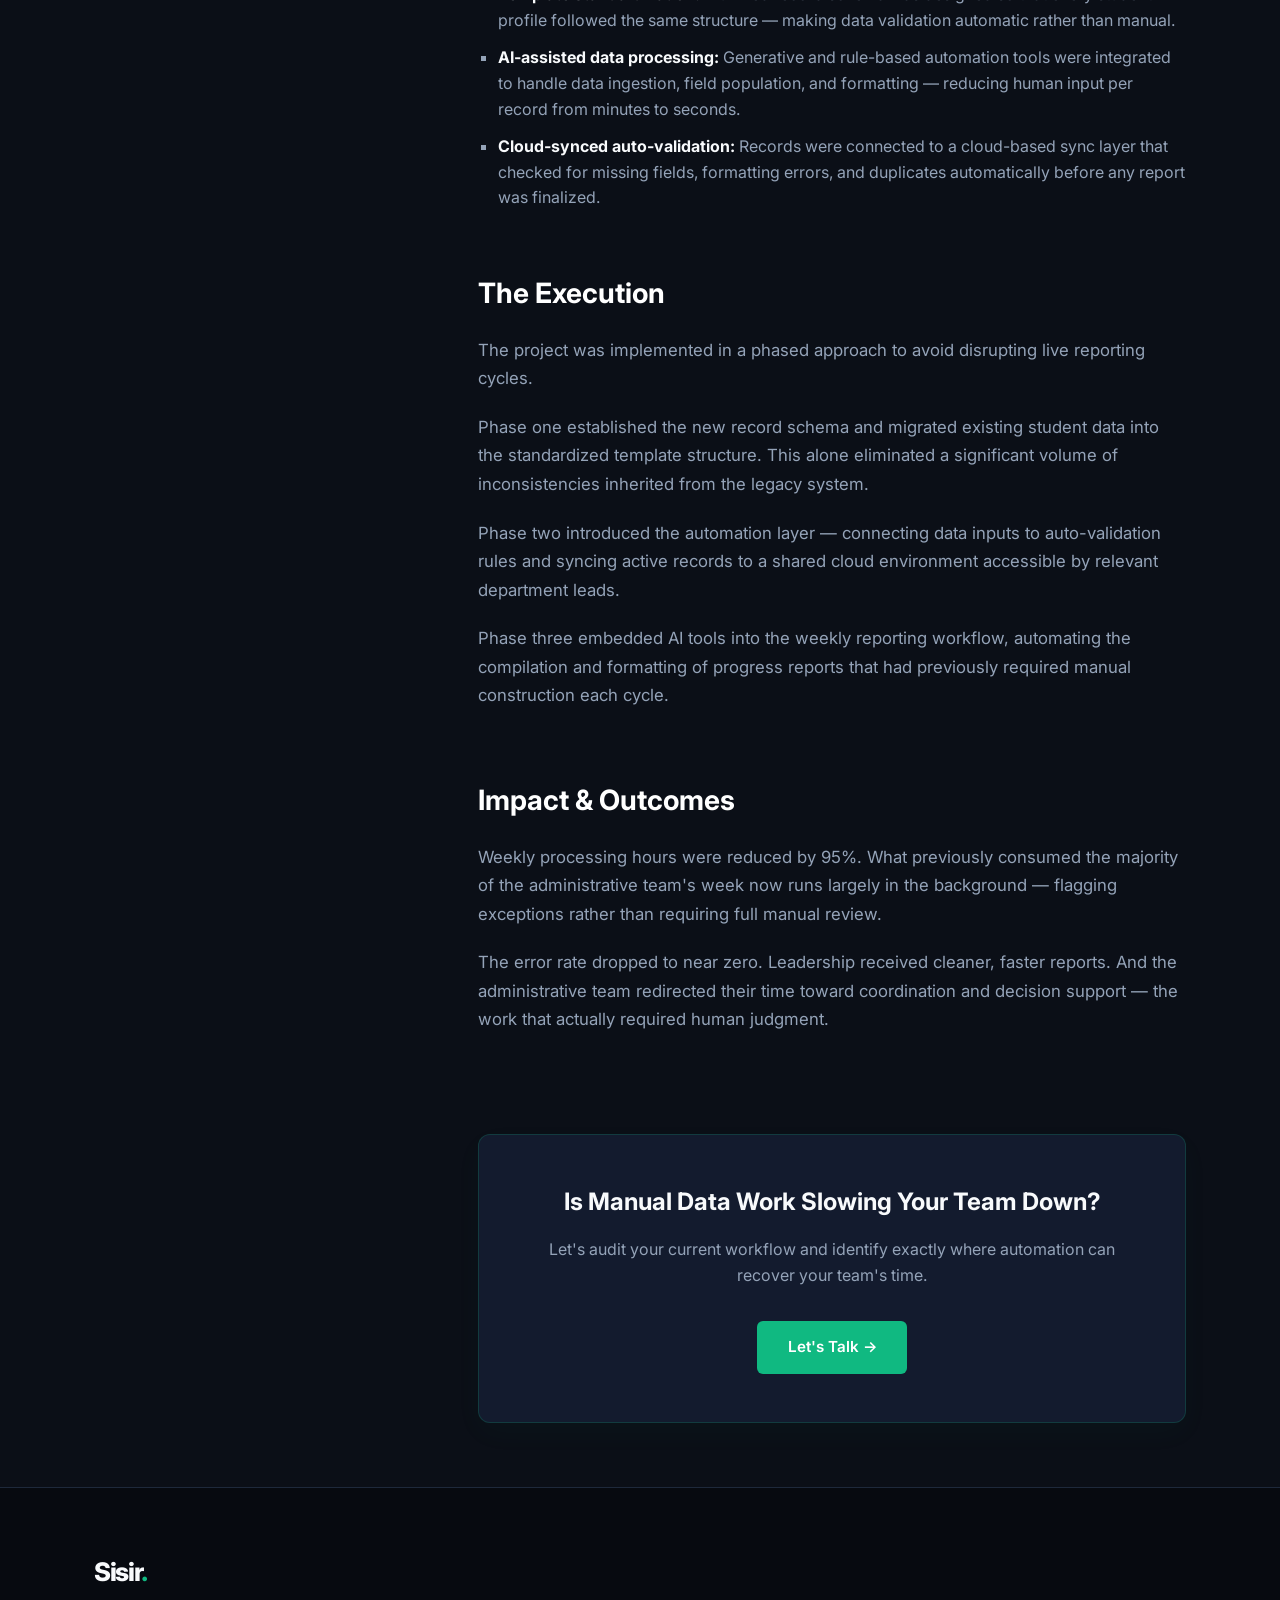
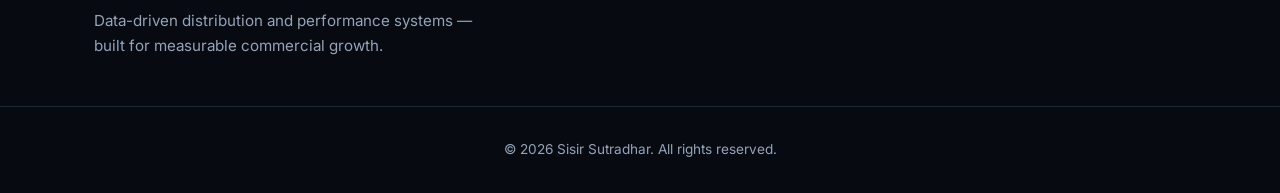
==== commit 1e5c9881: "Commit the changes made to the files listed above." ====
--- a/case-study-2.html
+++ b/case-study-2.html
@@ -42,9 +42,7 @@
             <p class="case-subtitle">How a template-based, AI-assisted automation system replaced manual record management for 400+ active student profiles at Inspiria Knowledge Campus.</p>
             
             <div class="case-visual">
-                <div class="project-gradient gradient-automation" style="height: 350px; border-radius: 16px; border: 1px solid var(--border-color);">
-                    <i class="fa-solid fa-microchip placeholder-icon" style="font-size: 5rem;"></i>
-                </div>
+                <img src="assets/automation.jpg" alt="Academic Record Automation System">
             </div>
             
             <div class="case-meta-grid">
--- a/style.css
+++ b/style.css
@@ -272,7 +272,7 @@
     display: grid;
     grid-template-columns: 1fr 1.2fr;
     gap: 4rem;
-    align-items: center;
+    align-items: start;
     margin-top: 3rem;
 }
 
@@ -1480,4 +1480,153 @@
     .modal-subtitle {
         margin-bottom: 1.5rem;
     }
+}
+
+/* ================================================================= */
+/* PREMIUM DESIGN AESTHETICS & INTERACTION ADDITIONS (PHASE 3) */
+/* ================================================================= */
+
+/* --- Scroll Progress Bar --- */
+.scroll-progress {
+    position: fixed;
+    top: 0;
+    left: 0;
+    width: 0%;
+    height: 3.5px;
+    background: linear-gradient(90deg, var(--primary) 0%, var(--hover-color) 100%);
+    z-index: 9999;
+    transition: width 0.1s ease-out;
+    box-shadow: 0 1px 10px rgba(16, 185, 129, 0.4);
+}
+
+/* --- Ambient Glowing Orbs --- */
+.glow-orb {
+    position: absolute;
+    width: 500px;
+    height: 500px;
+    border-radius: 50%;
+    background: radial-gradient(circle, rgba(16, 185, 129, 0.08) 0%, rgba(59, 130, 246, 0.03) 50%, transparent 70%);
+    filter: blur(100px);
+    z-index: 0;
+    pointer-events: none;
+    animation: float-orb 20s infinite alternate ease-in-out;
+}
+
+.orb-1 {
+    top: 5%;
+    left: -150px;
+}
+
+.orb-2 {
+    bottom: 10%;
+    right: -200px;
+    background: radial-gradient(circle, rgba(59, 130, 246, 0.08) 0%, rgba(16, 185, 129, 0.03) 50%, transparent 70%);
+    animation-duration: 25s;
+    animation-delay: -5s;
+}
+
+@keyframes float-orb {
+    0% {
+        transform: translate(0, 0) scale(1) rotate(0deg);
+    }
+    50% {
+        transform: translate(30px, 50px) scale(1.08) rotate(90deg);
+    }
+    100% {
+        transform: translate(-20px, 20px) scale(0.95) rotate(180deg);
+    }
+}
+
+/* Ensure sections are relative so orbs don't overflow layout limits */
+.hero-section, .services-section {
+    position: relative;
+    overflow: hidden;
+}
+
+/* --- Scroll-driven Reveals --- */
+.reveal {
+    opacity: 0;
+    transform: translateY(40px);
+    transition: opacity 0.8s cubic-bezier(0.215, 0.610, 0.355, 1), 
+                transform 0.8s cubic-bezier(0.215, 0.610, 0.355, 1);
+    will-change: opacity, transform;
+}
+
+.reveal.active {
+    opacity: 1;
+    transform: translateY(0);
+}
+
+/* Cascade effect for grids (delaying animations slightly) */
+.skills-grid .reveal:nth-child(2),
+.services-grid .reveal:nth-child(2),
+.portfolio-grid .reveal:nth-child(2) {
+    transition-delay: 0.15s;
+}
+.skills-grid .reveal:nth-child(3),
+.services-grid .reveal:nth-child(3),
+.portfolio-grid .reveal:nth-child(3) {
+    transition-delay: 0.3s;
+}
+.skills-grid .reveal:nth-child(4) { transition-delay: 0.1s; }
+.skills-grid .reveal:nth-child(5) { transition-delay: 0.2s; }
+.skills-grid .reveal:nth-child(6) { transition-delay: 0.3s; }
+
+/* --- Portfolio Image Enhancements --- */
+.portfolio-image {
+    position: relative;
+    overflow: hidden;
+    height: 220px;
+    background-color: #0b0f17;
+}
+
+.portfolio-img {
+    width: 100%;
+    height: 100%;
+    object-fit: cover;
+    transition: transform 0.5s cubic-bezier(0.4, 0, 0.2, 1);
+}
+
+.portfolio-card:hover .portfolio-img {
+    transform: scale(1.06);
+}
+
+/* --- Portfolio Card Actions Layout --- */
+.portfolio-actions {
+    display: flex;
+    gap: 1rem;
+    margin-top: 1.5rem;
+    width: 100%;
+}
+
+.portfolio-actions .btn {
+    flex: 1;
+    padding: 0.7rem 1rem;
+    font-size: 0.88rem;
+    font-weight: 700;
+    border-radius: 6px;
+    text-align: center;
+}
+
+/* --- Header Text Color Gradient Glow --- */
+.hero-title .text-primary {
+    background: linear-gradient(135deg, var(--hover-color) 0%, var(--primary) 100%);
+    -webkit-background-clip: text;
+    -webkit-text-fill-color: transparent;
+    filter: drop-shadow(0 2px 8px rgba(16, 185, 129, 0.2));
+}
+
+/* Adjust modal content scrollbar */
+.modal-window::-webkit-scrollbar {
+    width: 8px;
+}
+.modal-window::-webkit-scrollbar-track {
+    background: var(--bg-main);
+}
+.modal-window::-webkit-scrollbar-thumb {
+    background: var(--border-color);
+    border-radius: 4px;
+}
+.modal-window::-webkit-scrollbar-thumb:hover {
+    background: var(--primary);
 }
